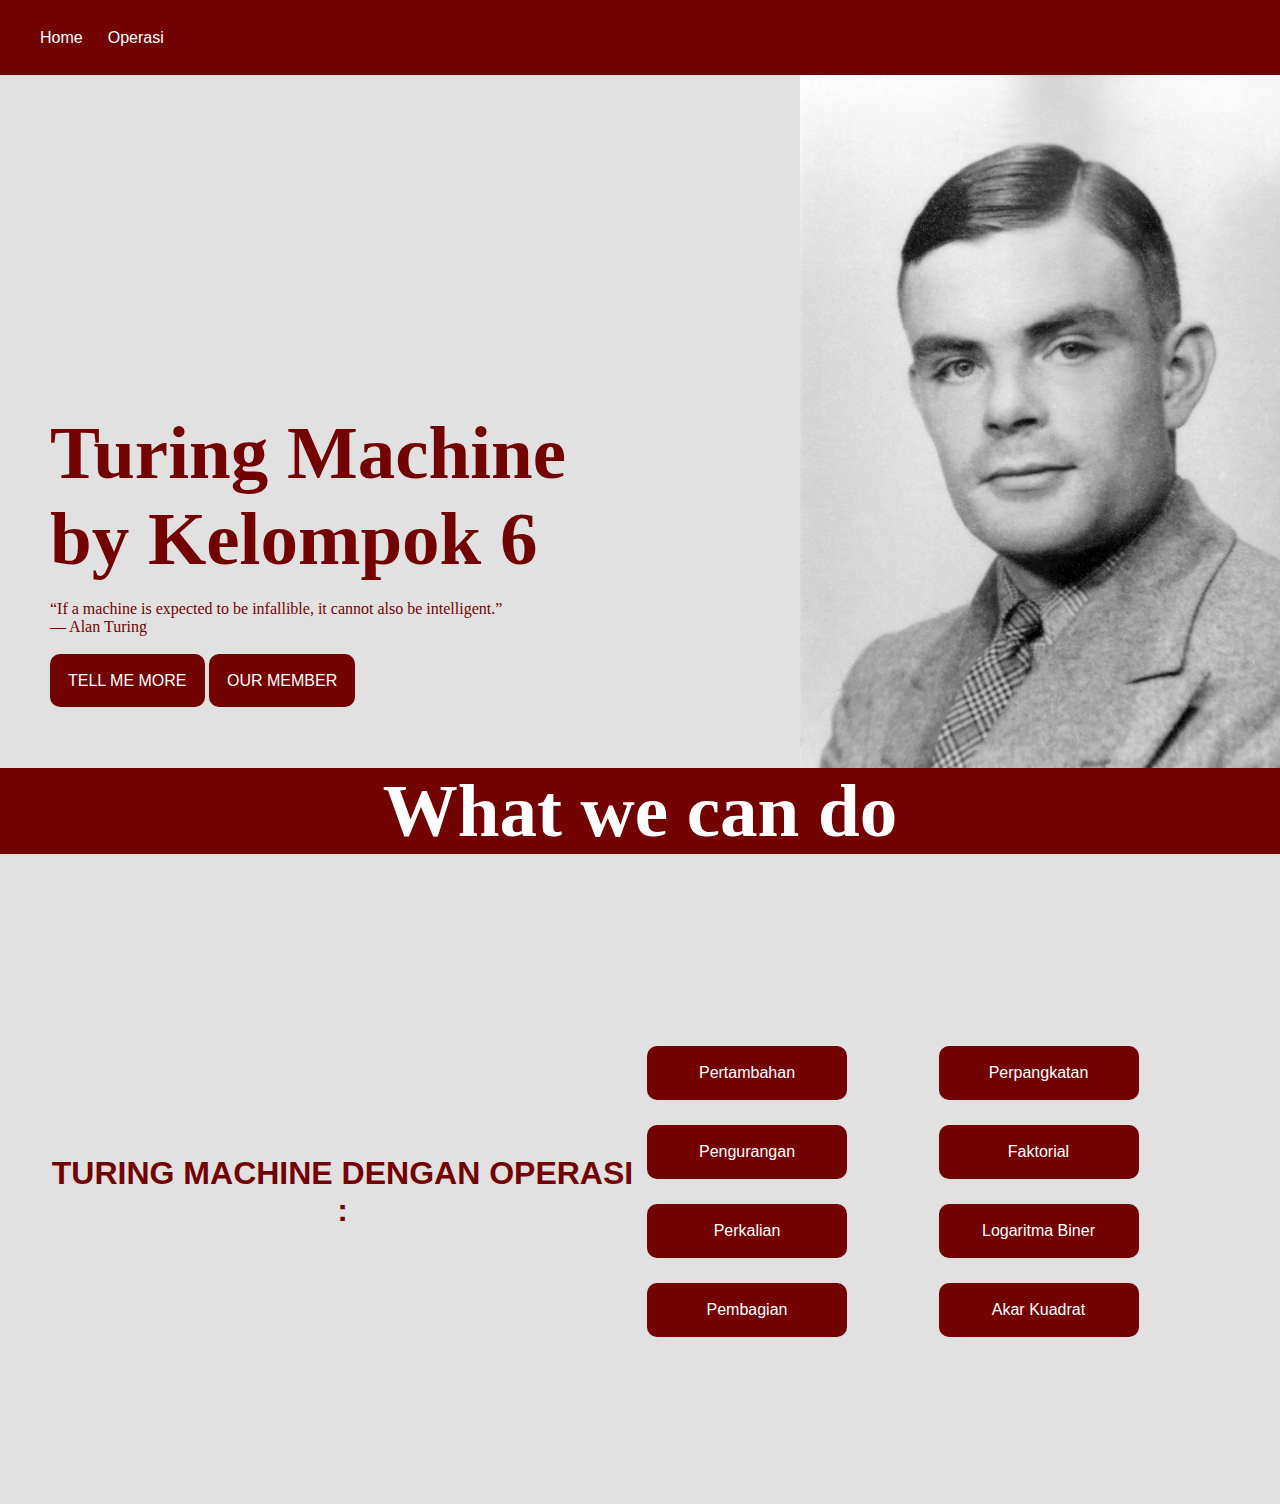
==== index.html @ bcad3774 "upload by ajik" ====
<!DOCTYPE html>
<html lang="en">

<head>
    <meta charset="UTF-8">
    <meta http-equiv="X-UA-Compatible" content="IE=edge">
    <meta name="viewport" content="width=device-width, initial-scale=1.0">
    <title>Turing Machine Simulator</title>
    <link rel="stylesheet" href="css/style.css">
    <script src="js/dropdown.js"></script>
</head>

<body>
    <!--Header Awal-->
    <header>
        <div id="nav">
            <ul>
                <li><a href="#">Home</a></li>
                <li>
                    <div class="dropdown">
                        <a href="#" class="drop_btn" onclick="dropdownFunction()">
                            Operasi
                        </a>
                        <div class="drop_content" id="myDropdown">
                            <a href="turing_tambah.html">Pertambahan</a>
                            <a href="turing_kurang.html">Pengurangan</a>
                            <a href="turing_kali.html">Perkalian</a>
                            <a href="turing_bagi.html">Pembagian</a>
                            <a href="turing_pangkat.html">Perpangkatan</a>
                            <a href="turing_faktorial.html">Faktorial</a>
                            <a href="turing_logaritma.html">Logaritma Biner</a>
                            <a href="turing_akar.html">Akar Kuadrat</a>
                        </div>
                    </div>
                </li>
            </ul>
        </div>
    </header>
    <!--Header Akhir-->

    <!--Main Awal-->
    <main>
        <div class="banner">
            <div class="banner_1">
                <h1>Turing Machine<br>by Kelompok 6</h1>
                <br>
                <p>“If a machine is expected to be infallible, it cannot also be intelligent.”<br>— Alan Turing</p>
                <br><br>
                <a href="#c1">TELL ME MORE</a>
                <a href="#c2">OUR MEMBER</a>
            </div>
            <div class="banner_2">
                <img style="height: 692.5px;" src="image/alanturing.jpg" alt>
            </div>
        </div>

        <br>

        <div class="content_head" id="c1">
            <h1>What we can do</h1>
        </div>
        <div class="container_content content1">
            <h1>TURING MACHINE DENGAN OPERASI :</h1>
            <div class="menu">
                <table style="width: 100%;">
                    <tr>
                        <td style="width: 33%;">
                            <a href="turing_tambah.html">Pertambahan</a>
                            <div class="break"></div>
                            <a href="turing_kurang.html">Pengurangan</a>
                            <div class="break"></div>
                            <a href="turing_kali.html">Perkalian</a>
                            <div class="break"></div>
                            <a href="turing_bagi.html">Pembagian</a>
                        </td>
                        <td style="width: 33%;">
                            <a href="turing_pangkat.html">Perpangkatan</a>
                            <div class="break"></div>
                            <a href="turing_faktorial.html">Faktorial</a>
                            <div class="break"></div>
                            <a href="turing_logaritma.html">Logaritma Biner</a>
                            <div class="break"></div>
                            <a href="turing_akar.html">Akar Kuadrat</a>
                        </td>
                    </tr>
                </table>
            </div>
        </div>
    </main>
    <!--Main Akhir-->
</body>

</html>
---- css/style.css ----
/*Montserrat*/
@import url('https://fonts.googleapis.com/css?family=Montserrat:900i&display=swap');

@import url('https://fonts.googleapis.com/css2?family=Caprasimo&display=swap');

* {
    font-family: sans-serif;
    margin: 0;
    padding: 0;
    box-sizing: border-box;
    text-decoration: none;
    transition: all 0.2s linear;
    color: #730303;
}

.judul_operasi h1 {
    color: #730303;
    align-items: center;
    text-align: center;
    padding-left: 50px;
    padding-right: 50px;
    margin-bottom: 25px;
    font-size: 75px;
    font-family: 'Caprasimo';
}

html {
    background-color: #e1e1e1;
    overflow-x: hidden;
    scroll-behavior: smooth;
    position: relative;
}

/* Header */
header {
    padding: 0 20px;
    background-color: #730303;
    height: 75px;
    display: flex;
    justify-content: space-between;
}

header a {
    text-decoration: none;
}

#nav {
    display: flex;
    align-items: center;
}

#nav ul {
    list-style: none;
    height: 100%;
    display: flex;
    align-items: center;
    justify-content: space-around;
}

#nav ul a {
    color: #fff;
}

#nav ul li {
    padding: 5px;
    margin-left: 15px;
}

.dropdown {
    float: left;
    overflow: hidden;
}

.dropdown .dropbtn {
    cursor: pointer;
    border: none;
    outline: none;
}

.drop_content {
    display: none;
    position: absolute;
    background-color: #730303;
    min-width: 250px;
    box-shadow: 0px 16px 32px 2px rgba(0, 0, 0, 0.2);
    z-index: 1;
}

.drop_content a {
    float: none;
    padding: 15px 20px;
    text-decoration: none;
    display: block;
    text-align: left;
}

.drop_content a:hover {
    background-color: #730303;
}

.show {
    display: block;
}

/* Banner */
.banner {
    background-color: #e1e1e1;
    height: 625px;
    align-items: center;
    position: relative;
    margin-bottom: 50px;
}

.banner .banner_1 {
    text-align: left;
    padding-left: 50px;
    position: absolute;
    bottom: 10px;
}

.banner .banner_1 h1 {
    font-size: 75px;
    font-family: 'Bebas Neue';
}

.banner .banner_1 p {
    font-family: 'Franklin Gothic Medium';
}

.banner .banner_1 a {
    border-radius: 10px;
    border: 3px solid transparent;
    padding: 15px 15px;
    background-color: #730303;
    color: #fff;
}

.banner .banner_1 a:hover {
    background: #fff;
    color: #730303;
    border: 3px solid #730303;
}

.banner .banner_2 {
    text-align: center;
    align-items: center;
    align-content: center;
    padding-left: 800px;
}

/* Content */
.content_head h1 {
    color: #fff;
    background-color: #730303;
    align-items: center;
    text-align: center;
    padding-left: 50px;
    padding-right: 50px;
    margin-bottom: 25px;
    font-size: 75px;
    font-family: 'Bebas Neue';
}

.container_content {
    height: 625px;
    width: 100%;
    padding-left: 50px;
    padding-right: 50px;
}

/* content 1 */
.content1 {
    display: grid;
    grid-template-columns: repeat(auto-fit, minmax(300px, 1fr));
    grid-gap: 10px;
    text-align: center;
    align-items: center;
}

.menu a {
    display: block;
    width: 200px;
    border-radius: 10px;
    border: 3px solid transparent;
    padding: 15px 15px;
    background-color: #730303;
    color: #fff;
}

.menu a:hover {
    background: #fff;
    color: #730303;
    border: 3px solid #730303;
}

.break{
    margin-bottom: 25px;
}

/* content 2 */

table,
tr,
td {
    margin-left: auto;
    margin-right: auto;
    text-align: center;
}

.blank_row {
    height: 50px !important;
}
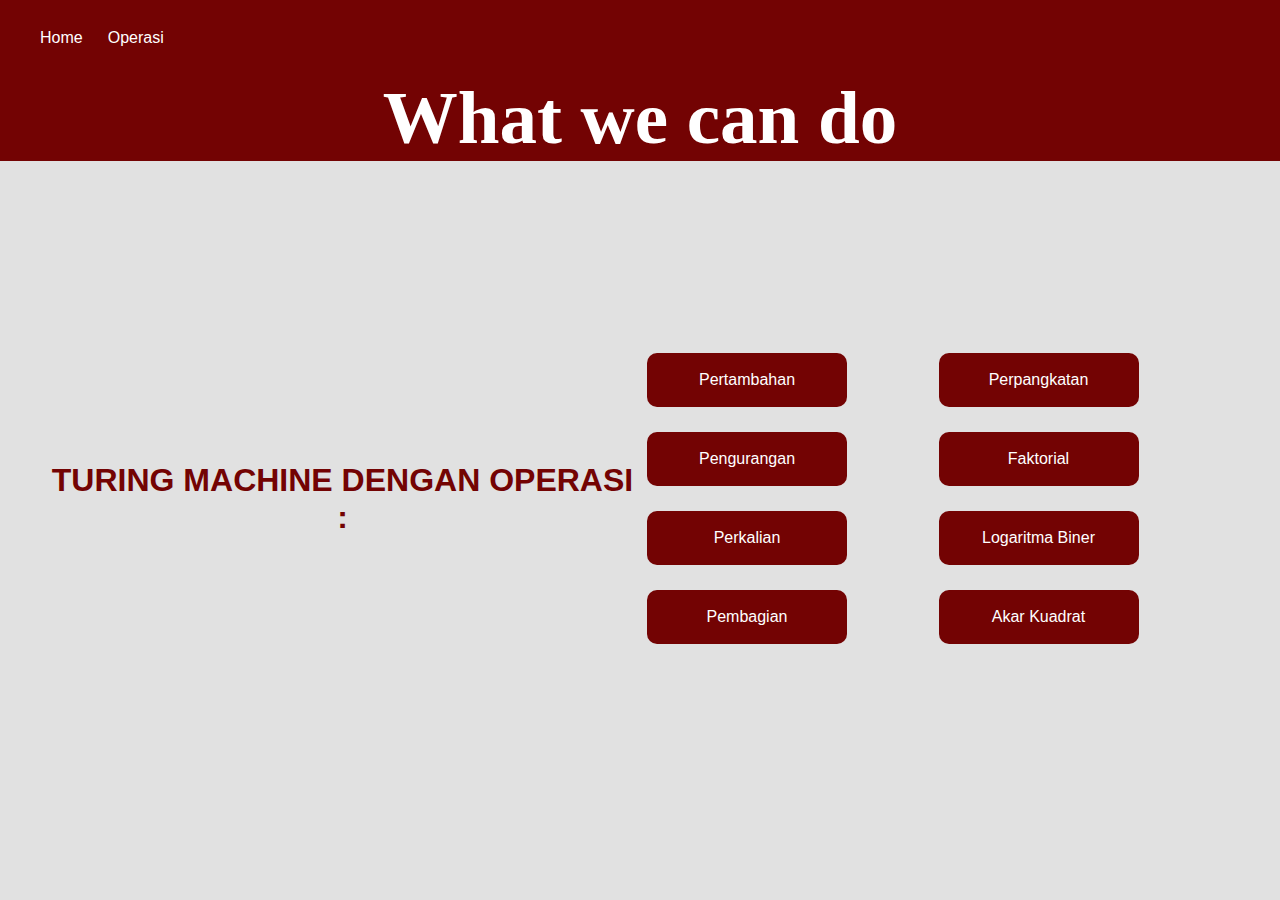
==== commit f2ab0639: "up" ====
--- a/index.html
+++ b/index.html
@@ -40,22 +40,6 @@
 
     <!--Main Awal-->
     <main>
-        <div class="banner">
-            <div class="banner_1">
-                <h1>Turing Machine<br>by Kelompok 6</h1>
-                <br>
-                <p>“If a machine is expected to be infallible, it cannot also be intelligent.”<br>— Alan Turing</p>
-                <br><br>
-                <a href="#c1">TELL ME MORE</a>
-                <a href="#c2">OUR MEMBER</a>
-            </div>
-            <div class="banner_2">
-                <img style="height: 692.5px;" src="image/alanturing.jpg" alt>
-            </div>
-        </div>
-
-        <br>
-
         <div class="content_head" id="c1">
             <h1>What we can do</h1>
         </div>
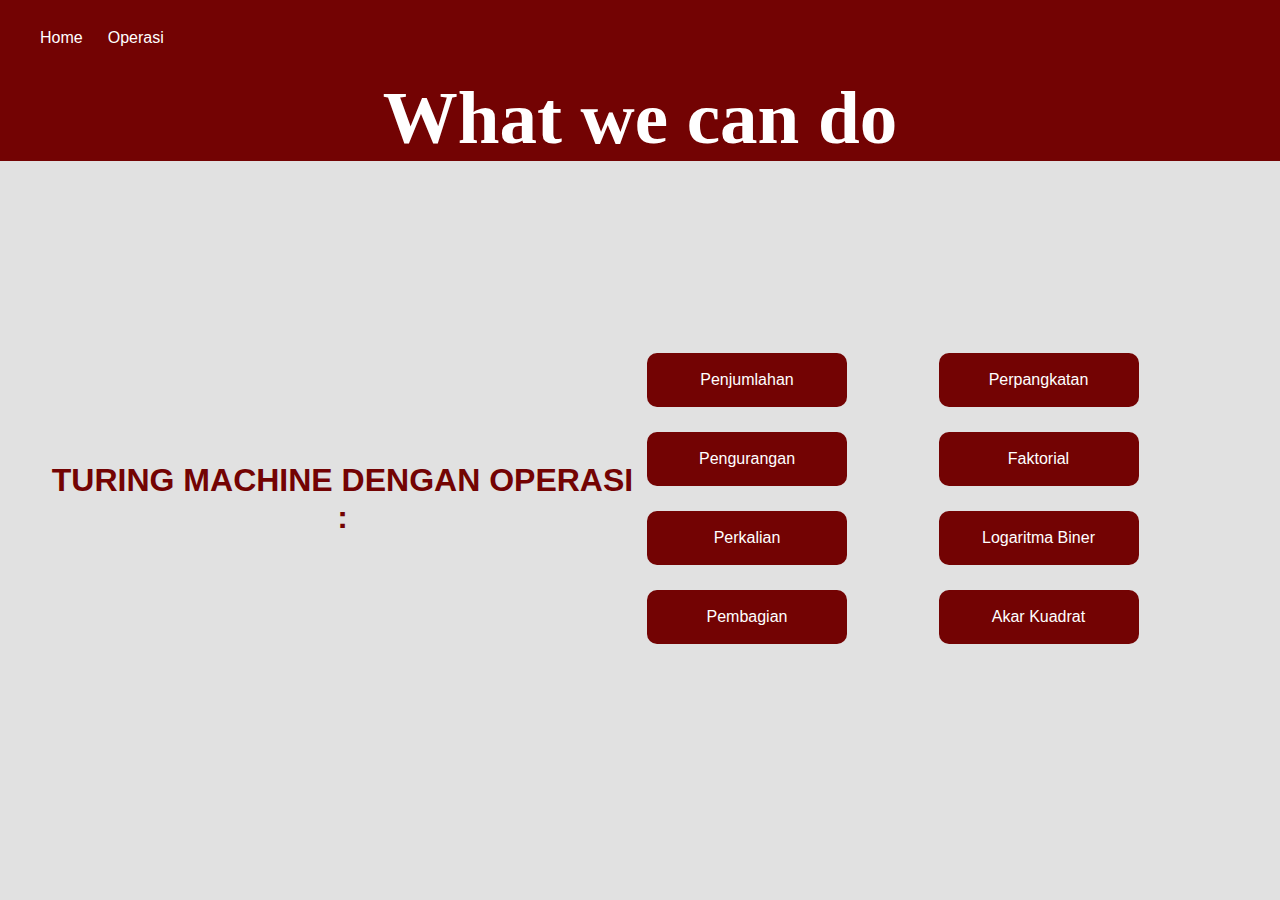
==== commit c4f1e598: "up" ====
--- a/index.html
+++ b/index.html
@@ -22,7 +22,7 @@
                             Operasi
                         </a>
                         <div class="drop_content" id="myDropdown">
-                            <a href="turing_tambah.html">Pertambahan</a>
+                            <a href="turing_tambah.html">Penjumlahan</a>
                             <a href="turing_kurang.html">Pengurangan</a>
                             <a href="turing_kali.html">Perkalian</a>
                             <a href="turing_bagi.html">Pembagian</a>
@@ -49,7 +49,7 @@
                 <table style="width: 100%;">
                     <tr>
                         <td style="width: 33%;">
-                            <a href="turing_tambah.html">Pertambahan</a>
+                            <a href="turing_tambah.html">Penjumlahan</a>
                             <div class="break"></div>
                             <a href="turing_kurang.html">Pengurangan</a>
                             <div class="break"></div>
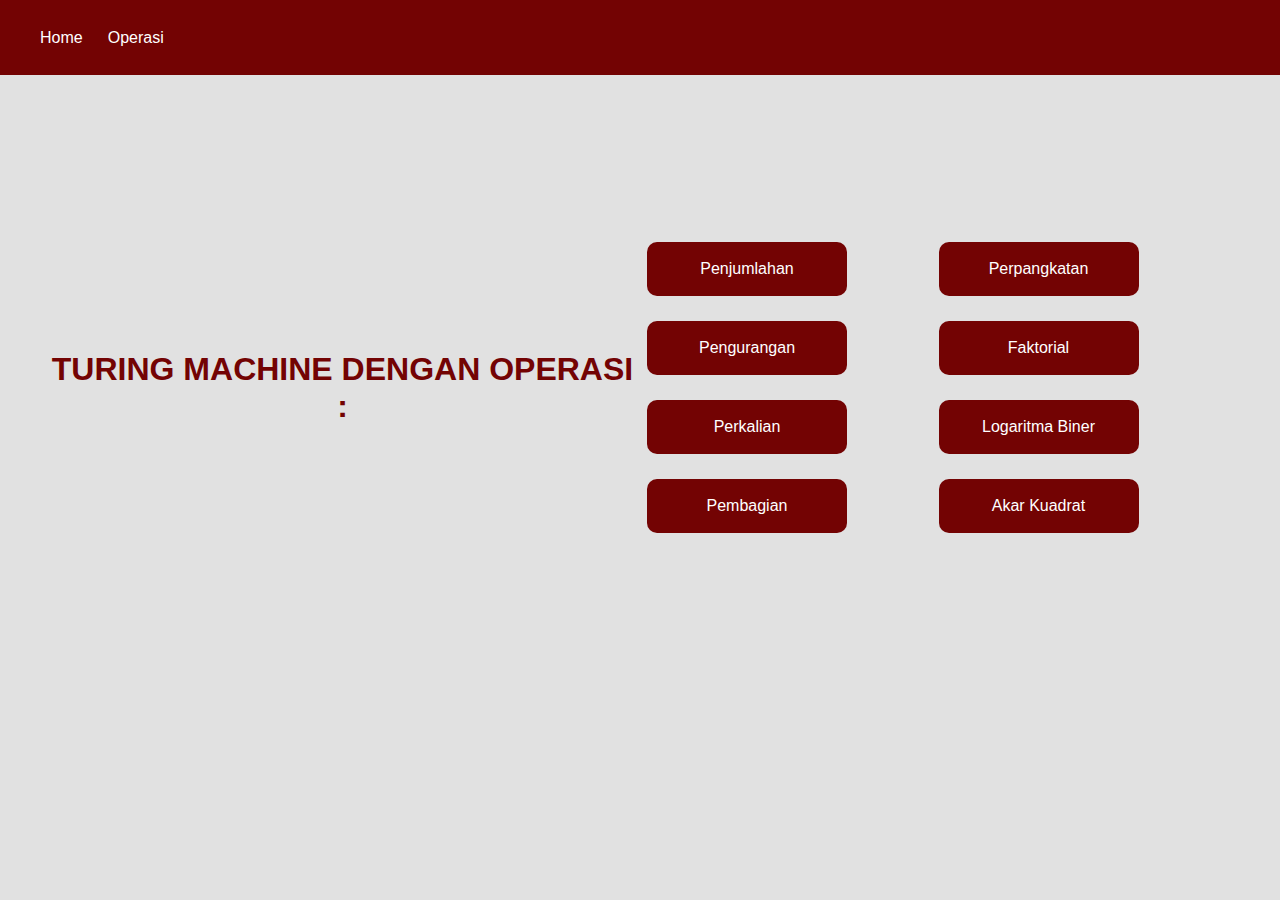
==== commit bb3d236d: "up" ====
--- a/index.html
+++ b/index.html
@@ -40,9 +40,6 @@
 
     <!--Main Awal-->
     <main>
-        <div class="content_head" id="c1">
-            <h1>What we can do</h1>
-        </div>
         <div class="container_content content1">
             <h1>TURING MACHINE DENGAN OPERASI :</h1>
             <div class="menu">
